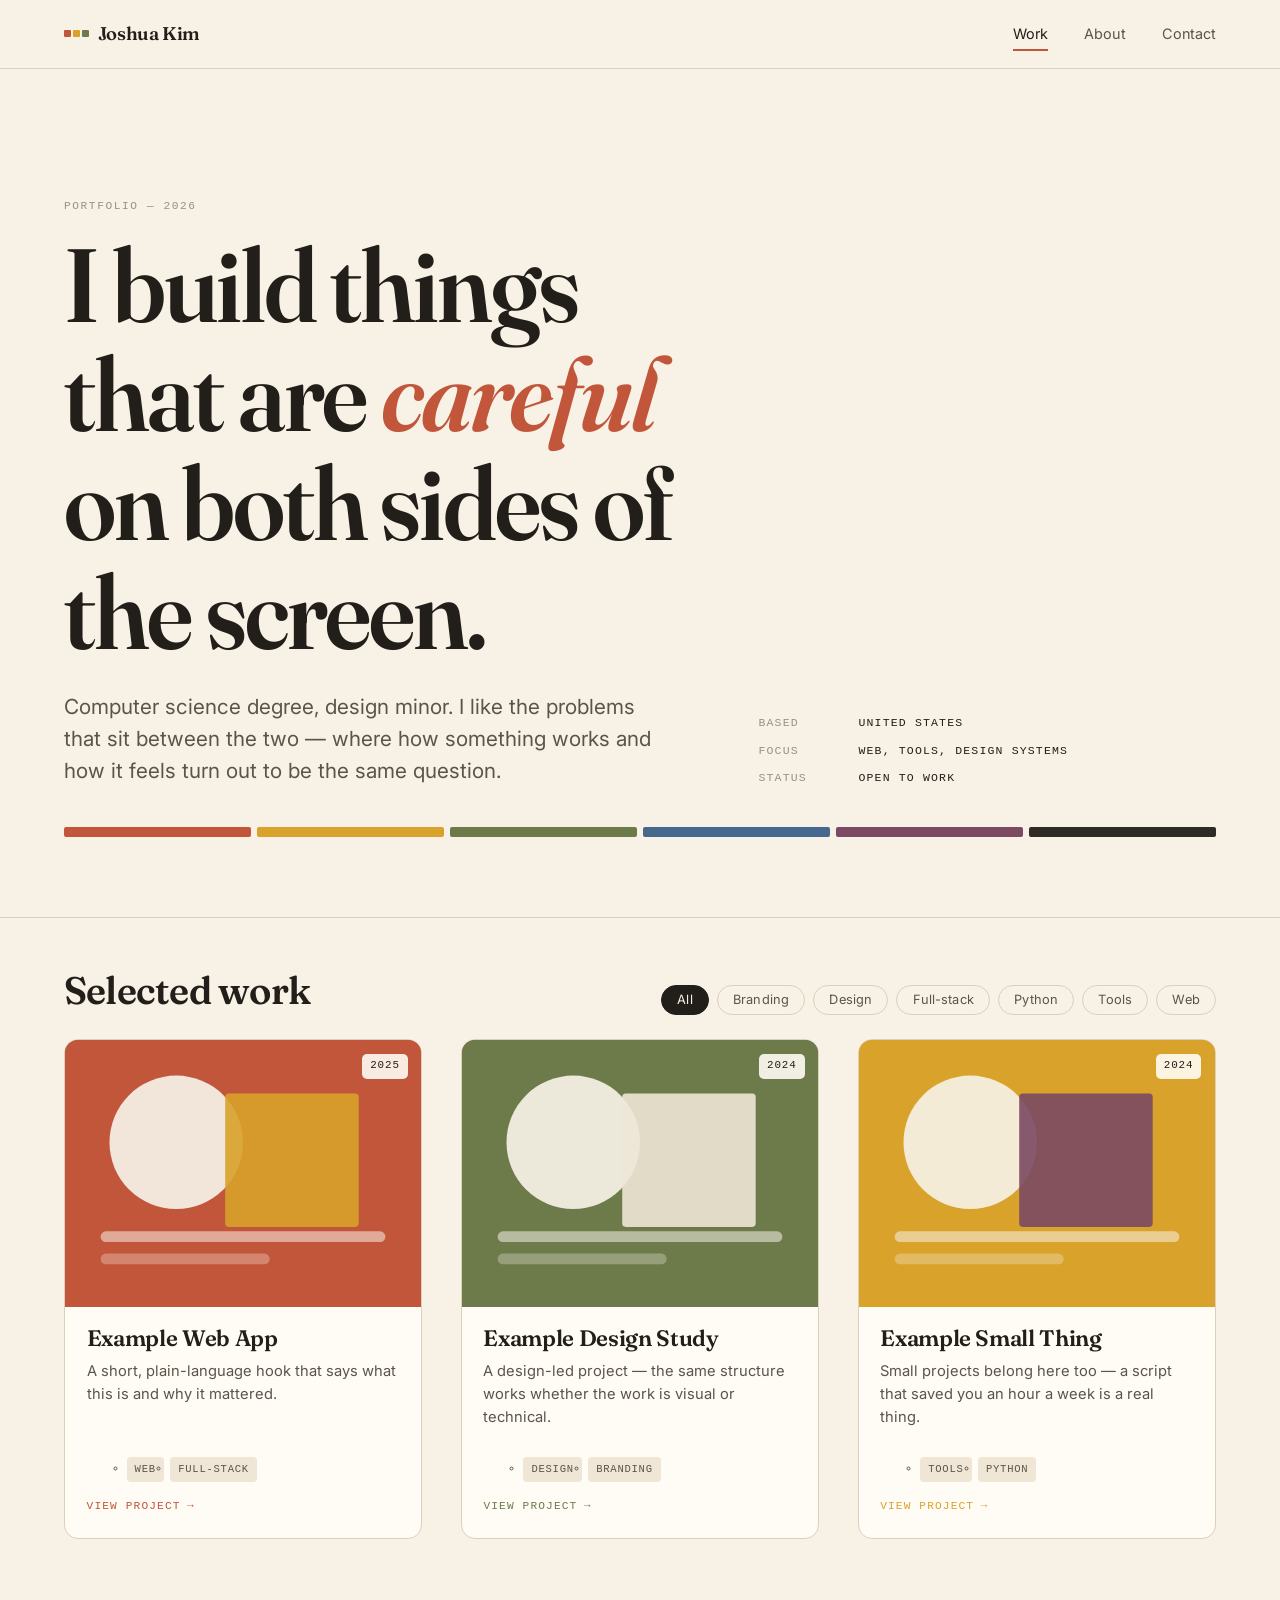
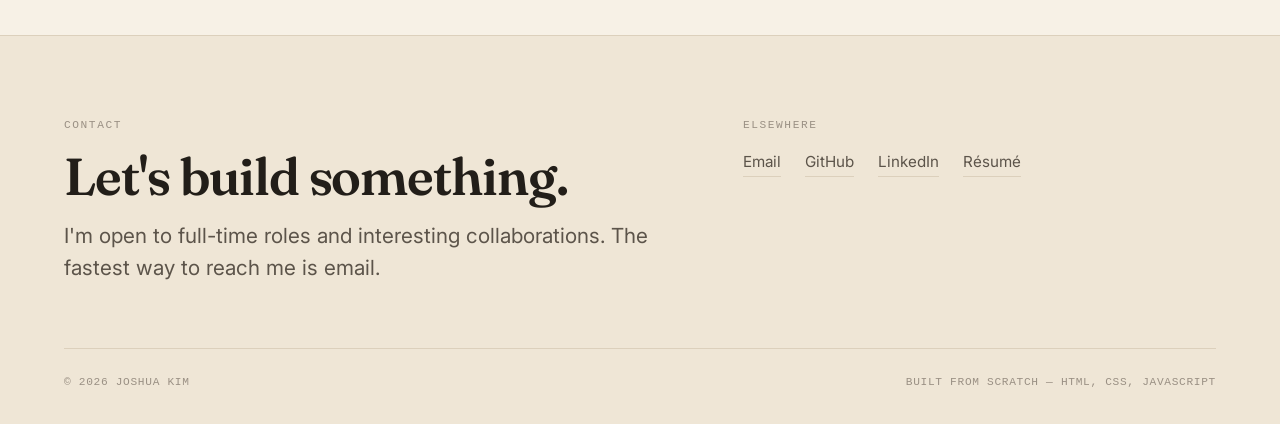
==== index.html @ 0055d379 "Initial portfolio site Static portfolio built with plain HTML, CSS, and JavaScript - no framework or" ====
<!DOCTYPE html>
<html lang="en">
<head>
  <meta charset="utf-8">
  <meta name="viewport" content="width=device-width, initial-scale=1">
  <title>Joshua Kim — Software Engineer &amp; Designer</title>
  <meta name="description" content="Joshua Kim builds software with a designer's eye. Selected work in web, tools, and visual design.">

  <!-- Social preview. Swap the URL for your real domain once deployed. -->
  <meta property="og:title" content="Joshua Kim — Software Engineer &amp; Designer">
  <meta property="og:description" content="Selected work in web, tools, and visual design.">
  <meta property="og:type" content="website">

  <link rel="icon" href="/assets/favicon.svg" type="image/svg+xml">
  <link rel="preconnect" href="https://fonts.googleapis.com">
  <link rel="preconnect" href="https://fonts.gstatic.com" crossorigin>
  <link href="https://fonts.googleapis.com/css2?family=Fraunces:ital,opsz,wght@0,9..144,400..700;1,9..144,400..700&family=Inter:wght@400;500&display=swap" rel="stylesheet">
  <link rel="stylesheet" href="/css/style.css">
</head>
<body>
  <a class="skip-link" href="#work">Skip to work</a>

  <header class="site-header">
    <div class="wrap">
      <a class="wordmark" href="/">
        <span class="blocks" aria-hidden="true"><i></i><i></i><i></i></span>
        Joshua Kim
      </a>
      <nav class="site-nav">
        <a href="/" aria-current="page">Work</a>
        <a href="/about.html">About</a>
        <a href="#contact">Contact</a>
      </nav>
    </div>
  </header>

  <main>
    <!-- ---------- Hero ---------- -->
    <section class="hero">
      <div class="wrap">
        <div class="hero-grid">
          <div>
            <p class="eyebrow">Portfolio — 2026</p>
            <h1>I build things that are <em>careful</em> on both sides of the screen.</h1>
            <p class="hero-lede">
              Computer science degree, design minor. I like the problems that
              sit between the two — where how something works and how it feels
              turn out to be the same question.
            </p>
          </div>

          <dl class="hero-meta">
            <div><dt>Based</dt><dd>United States</dd></div>
            <div><dt>Focus</dt><dd>Web, tools, design systems</dd></div>
            <div><dt>Status</dt><dd>Open to work</dd></div>
          </dl>
        </div>

        <div class="bar-stack" aria-hidden="true">
          <i></i><i></i><i></i><i></i><i></i><i></i>
        </div>
      </div>
    </section>

    <hr class="rule">

    <!-- ---------- Work grid ---------- -->
    <section id="work">
      <div class="wrap">
        <div class="work-head">
          <h2>Selected work</h2>
          <!-- Filter buttons are generated from your project tags -->
          <div class="filters" id="filters"></div>
        </div>

        <!-- Cards are generated from js/projects.js -->
        <ul class="work-grid" id="work-grid"></ul>
      </div>
    </section>
  </main>

  <!-- ---------- Footer / contact ---------- -->
  <footer class="site-footer" id="contact">
    <div class="wrap">
      <div class="footer-grid">
        <div>
          <p class="eyebrow">Contact</p>
          <h2>Let's build something.</h2>
          <p class="hero-lede">
            I'm open to full-time roles and interesting collaborations.
            The fastest way to reach me is email.
          </p>
        </div>
        <div>
          <p class="eyebrow">Elsewhere</p>
          <div class="contact-links">
            <a href="mailto:joshuasiyoonkim@gmail.com">Email</a>
            <a href="https://github.com/" target="_blank" rel="noopener noreferrer">GitHub</a>
            <a href="https://linkedin.com/" target="_blank" rel="noopener noreferrer">LinkedIn</a>
            <a href="/assets/resume.pdf">Résumé</a>
          </div>
        </div>
      </div>

      <div class="colophon">
        <span>&copy; 2026 Joshua Kim</span>
        <span>Built from scratch — HTML, CSS, JavaScript</span>
      </div>
    </div>
  </footer>

  <script src="/js/projects.js"></script>
  <script src="/js/main.js"></script>
</body>
</html>
---- css/style.css ----
/* ============================================================
   Joshua Kim — portfolio
   Warm & graphic: cream ground, color blocks, serif/sans pairing.

   Sections of this file:
     1.  Tokens (colors, type, spacing)
     2.  Base / reset
     3.  Layout helpers
     4.  Header + nav
     5.  Hero
     6.  Filters
     7.  Work grid
     8.  Project detail page
     9.  About page
     10. Footer
     11. Responsive
   ============================================================ */

/* ---------- 1. Tokens -------------------------------------- */
:root {
  /* Ground + ink */
  --paper:        #F7F1E6;
  --paper-2:      #EFE6D6;
  --card:         #FFFCF6;
  --ink:          #221E19;
  --ink-soft:     #5C544A;
  --ink-faint:    #9A9084;
  --rule:         #DCD0BC;

  /* Accent family — used for project color blocks */
  --clay:         #C2563A;
  --olive:        #6D7B4B;
  --mustard:      #D9A22B;
  --plum:         #7B4A62;
  --sky:          #46688F;
  --ink-accent:   #2E2A25;

  /* The site-wide primary accent */
  --accent:       var(--clay);
  --accent-ink:   #FFFCF6;

  /* Type */
  --display: "Fraunces", "Iowan Old Style", Georgia, serif;
  --sans: "Inter", -apple-system, BlinkMacSystemFont, "Segoe UI", Roboto, sans-serif;
  --mono: "SFMono-Regular", ui-monospace, Menlo, Consolas, monospace;

  /* Spacing */
  --gap: 1.5rem;
  --pad-page: clamp(1.25rem, 5vw, 4.5rem);
  --max: 1280px;

  /* Motion */
  --ease: cubic-bezier(0.2, 0.7, 0.3, 1);
}

@media (prefers-color-scheme: dark) {
  :root {
    --paper:      #17150F;
    --paper-2:    #201D16;
    --card:       #221E17;
    --ink:        #F2EADC;
    --ink-soft:   #B8AE9D;
    --ink-faint:  #7C7264;
    --rule:       #38322A;

    --clay:       #D96C4C;
    --olive:      #8B9A63;
    --mustard:    #E2AF43;
    --plum:       #9C6180;
    --sky:        #6389B5;
    --ink-accent: #E8E0D2;

    --accent-ink: #17150F;
  }
}

/* ---------- 2. Base ---------------------------------------- */
*, *::before, *::after { box-sizing: border-box; }

html { -webkit-text-size-adjust: 100%; scroll-behavior: smooth; }

body {
  margin: 0;
  background: var(--paper);
  color: var(--ink);
  font-family: var(--sans);
  font-size: 1rem;
  line-height: 1.65;
  -webkit-font-smoothing: antialiased;
  text-rendering: optimizeLegibility;
}

h1, h2, h3, h4 {
  font-family: var(--display);
  font-weight: 600;
  line-height: 1.05;
  letter-spacing: -0.02em;
  margin: 0;
  font-variation-settings: "SOFT" 20, "WONK" 1;
}

p { margin: 0 0 1.1em; }
p:last-child { margin-bottom: 0; }

a { color: inherit; }

img { max-width: 100%; height: auto; display: block; }

::selection { background: var(--accent); color: var(--accent-ink); }

:focus-visible {
  outline: 2px solid var(--accent);
  outline-offset: 3px;
  border-radius: 2px;
}

.skip-link {
  position: absolute;
  left: -9999px;
  top: 0;
  background: var(--ink);
  color: var(--paper);
  padding: 0.75rem 1.25rem;
  z-index: 100;
}
.skip-link:focus { left: 0; }

/* ---------- 3. Layout -------------------------------------- */
.wrap {
  width: 100%;
  max-width: var(--max);
  margin-inline: auto;
  padding-inline: var(--pad-page);
}

.rule {
  border: 0;
  border-top: 1px solid var(--rule);
  margin: 0;
}

/* Small mono label used above section headings */
.eyebrow {
  font-family: var(--mono);
  font-size: 0.7rem;
  letter-spacing: 0.14em;
  text-transform: uppercase;
  color: var(--ink-faint);
  margin: 0 0 0.9rem;
}

/* ---------- 4. Header -------------------------------------- */
.site-header {
  position: sticky;
  top: 0;
  z-index: 50;
  background: color-mix(in srgb, var(--paper) 88%, transparent);
  backdrop-filter: blur(10px);
  border-bottom: 1px solid var(--rule);
}

.site-header .wrap {
  display: flex;
  align-items: center;
  justify-content: space-between;
  gap: var(--gap);
  min-height: 68px;
}

.wordmark {
  font-family: var(--display);
  font-size: 1.15rem;
  font-weight: 600;
  letter-spacing: -0.02em;
  text-decoration: none;
  display: inline-flex;
  align-items: center;
  gap: 0.55rem;
}

/* The little stacked color squares next to the name */
.wordmark .blocks {
  display: inline-grid;
  grid-template-columns: repeat(3, 7px);
  gap: 2px;
}
.wordmark .blocks i { display: block; height: 7px; border-radius: 1px; }
.wordmark .blocks i:nth-child(1) { background: var(--clay); }
.wordmark .blocks i:nth-child(2) { background: var(--mustard); }
.wordmark .blocks i:nth-child(3) { background: var(--olive); }

.site-nav {
  display: flex;
  align-items: center;
  gap: clamp(1rem, 3vw, 2.25rem);
  font-size: 0.9rem;
}

.site-nav a {
  text-decoration: none;
  color: var(--ink-soft);
  padding-block: 0.4rem;
  position: relative;
  transition: color 0.2s var(--ease);
}
.site-nav a::after {
  content: "";
  position: absolute;
  left: 0; right: 0; bottom: 0.1rem;
  height: 1.5px;
  background: var(--accent);
  transform: scaleX(0);
  transform-origin: left;
  transition: transform 0.28s var(--ease);
}
.site-nav a:hover { color: var(--ink); }
.site-nav a:hover::after,
.site-nav a[aria-current="page"]::after { transform: scaleX(1); }
.site-nav a[aria-current="page"] { color: var(--ink); }

/* ---------- 5. Hero ---------------------------------------- */
.hero {
  padding-block: clamp(3.5rem, 11vw, 8rem) clamp(2.5rem, 7vw, 5rem);
}

.hero-grid {
  display: grid;
  grid-template-columns: minmax(0, 1.35fr) minmax(0, 1fr);
  gap: clamp(2rem, 6vw, 5rem);
  align-items: end;
}

.hero h1 {
  font-size: clamp(2.75rem, 9vw, 6.5rem);
  margin-bottom: 1.5rem;
}

/* The accent word inside the headline */
.hero h1 em {
  font-style: italic;
  color: var(--accent);
}

.hero-lede {
  font-size: clamp(1.05rem, 1.9vw, 1.3rem);
  color: var(--ink-soft);
  max-width: 46ch;
  line-height: 1.55;
}

.hero-meta {
  font-family: var(--mono);
  font-size: 0.72rem;
  letter-spacing: 0.1em;
  text-transform: uppercase;
  color: var(--ink-faint);
  display: grid;
  gap: 0.55rem;
  margin: 0;
}
.hero-meta > div { display: flex; gap: 0.75rem; }
.hero-meta dt { color: var(--ink-faint); min-width: 5.5rem; margin: 0; }
.hero-meta dd { color: var(--ink); margin: 0; }

/* Decorative stack of color bars */
.bar-stack {
  display: grid;
  grid-template-columns: repeat(6, 1fr);
  gap: 6px;
  height: 10px;
  margin-top: 2.5rem;
}
.bar-stack i { display: block; border-radius: 2px; }
.bar-stack i:nth-child(1) { background: var(--clay); }
.bar-stack i:nth-child(2) { background: var(--mustard); }
.bar-stack i:nth-child(3) { background: var(--olive); }
.bar-stack i:nth-child(4) { background: var(--sky); }
.bar-stack i:nth-child(5) { background: var(--plum); }
.bar-stack i:nth-child(6) { background: var(--ink-accent); }

/* ---------- 6. Filters ------------------------------------- */
.work-head {
  display: flex;
  flex-wrap: wrap;
  align-items: baseline;
  justify-content: space-between;
  gap: 1.25rem;
  padding-block: clamp(2rem, 5vw, 3.25rem) 1.5rem;
}

.work-head h2 {
  font-size: clamp(1.6rem, 3.5vw, 2.4rem);
}

.filters {
  display: flex;
  flex-wrap: wrap;
  gap: 0.5rem;
}

.filter {
  font-family: var(--sans);
  font-size: 0.8rem;
  letter-spacing: 0.01em;
  color: var(--ink-soft);
  background: transparent;
  border: 1px solid var(--rule);
  border-radius: 999px;
  padding: 0.42rem 0.95rem;
  cursor: pointer;
  transition: color 0.2s var(--ease), background 0.2s var(--ease),
              border-color 0.2s var(--ease);
}
.filter:hover {
  border-color: var(--ink-faint);
  color: var(--ink);
}
.filter[aria-pressed="true"] {
  background: var(--ink);
  border-color: var(--ink);
  color: var(--paper);
}

/* ---------- 7. Work grid ----------------------------------- */
.work-grid {
  display: grid;
  grid-template-columns: repeat(auto-fill, minmax(min(100%, 330px), 1fr));
  gap: clamp(1.5rem, 3vw, 2.5rem);
  padding: 0 0 clamp(3rem, 8vw, 6rem);
  list-style: none;
  margin: 0;
}

.card {
  position: relative;
  display: flex;
  flex-direction: column;
  background: var(--card);
  border: 1px solid var(--rule);
  border-radius: 14px;
  overflow: hidden;
  transition: transform 0.35s var(--ease), box-shadow 0.35s var(--ease),
              border-color 0.35s var(--ease);
}

.card:hover {
  transform: translateY(-5px);
  border-color: color-mix(in srgb, var(--card-accent, var(--clay)) 45%, var(--rule));
  box-shadow: 0 14px 34px -18px color-mix(in srgb, var(--ink) 55%, transparent);
}

/* The whole card is clickable via a stretched link on the title */
.card-link::after {
  content: "";
  position: absolute;
  inset: 0;
  z-index: 1;
}

.card-media {
  position: relative;
  aspect-ratio: 4 / 3;
  background: var(--card-accent, var(--clay));
  overflow: hidden;
}
.card-media img {
  width: 100%;
  height: 100%;
  object-fit: cover;
  transition: transform 0.5s var(--ease);
}
.card:hover .card-media img { transform: scale(1.035); }

.card-year {
  position: absolute;
  top: 0.85rem;
  right: 0.85rem;
  font-family: var(--mono);
  font-size: 0.68rem;
  letter-spacing: 0.08em;
  background: color-mix(in srgb, var(--card) 90%, transparent);
  color: var(--ink);
  padding: 0.22rem 0.5rem;
  border-radius: 5px;
  backdrop-filter: blur(4px);
}

.card-body {
  padding: 1.25rem 1.35rem 1.45rem;
  display: flex;
  flex-direction: column;
  gap: 0.6rem;
  flex: 1;
}

.card-body h3 {
  font-size: 1.4rem;
  letter-spacing: -0.015em;
}
.card-body h3 a { text-decoration: none; }

.card-summary {
  color: var(--ink-soft);
  font-size: 0.92rem;
  line-height: 1.55;
  flex: 1;
}

.tag-row {
  display: flex;
  flex-wrap: wrap;
  gap: 0.4rem;
  margin-top: 0.15rem;
}

.tag {
  font-family: var(--mono);
  font-size: 0.66rem;
  letter-spacing: 0.07em;
  text-transform: uppercase;
  color: var(--ink-soft);
  background: var(--paper-2);
  border-radius: 4px;
  padding: 0.22rem 0.5rem;
}

.card-cta {
  font-family: var(--mono);
  font-size: 0.7rem;
  letter-spacing: 0.1em;
  text-transform: uppercase;
  color: var(--card-accent, var(--clay));
  display: inline-flex;
  align-items: center;
  gap: 0.4rem;
  margin-top: 0.35rem;
}
.card-cta span { transition: transform 0.3s var(--ease); }
.card:hover .card-cta span { transform: translateX(4px); }

/* Shown when a filter matches nothing */
.empty {
  grid-column: 1 / -1;
  text-align: center;
  padding: 4rem 1rem;
  color: var(--ink-faint);
  font-family: var(--mono);
  font-size: 0.85rem;
  letter-spacing: 0.06em;
}

/* ---------- 8. Project detail ------------------------------ */
.back-link {
  display: inline-flex;
  align-items: center;
  gap: 0.5rem;
  font-family: var(--mono);
  font-size: 0.72rem;
  letter-spacing: 0.1em;
  text-transform: uppercase;
  color: var(--ink-soft);
  text-decoration: none;
  padding-block: clamp(1.75rem, 4vw, 3rem) 0;
  transition: color 0.2s var(--ease);
}
.back-link:hover { color: var(--accent); }
.back-link span { transition: transform 0.25s var(--ease); }
.back-link:hover span { transform: translateX(-3px); }

.project-head {
  padding-block: clamp(1.5rem, 4vw, 2.75rem) clamp(2rem, 5vw, 3.25rem);
}

.project-head h1 {
  font-size: clamp(2.25rem, 7vw, 4.75rem);
  margin-bottom: 1.1rem;
}

.project-overview {
  font-size: clamp(1.05rem, 1.8vw, 1.25rem);
  color: var(--ink-soft);
  max-width: 60ch;
  line-height: 1.6;
}

.project-hero {
  aspect-ratio: 16 / 9;
  border-radius: 16px;
  overflow: hidden;
  background: var(--project-accent, var(--clay));
  border: 1px solid var(--rule);
}
.project-hero img { width: 100%; height: 100%; object-fit: cover; }

.project-layout {
  display: grid;
  grid-template-columns: minmax(0, 1fr) 250px;
  gap: clamp(2.5rem, 6vw, 5rem);
  align-items: start;
  padding-block: clamp(2.5rem, 6vw, 4.5rem) clamp(3rem, 8vw, 6rem);
}

.project-section { margin-bottom: clamp(2.5rem, 5vw, 3.75rem); }
.project-section:last-child { margin-bottom: 0; }

.project-section h2 {
  font-size: clamp(1.4rem, 2.8vw, 2rem);
  margin-bottom: 0.9rem;
}

.project-section p {
  color: var(--ink-soft);
  max-width: 68ch;
  font-size: 1.02rem;
}

.project-section figure { margin: 1.75rem 0 0; }
.project-section figure img {
  width: 100%;
  border-radius: 12px;
  border: 1px solid var(--rule);
  background: var(--paper-2);
}
.project-section figcaption {
  font-family: var(--mono);
  font-size: 0.72rem;
  letter-spacing: 0.04em;
  color: var(--ink-faint);
  margin-top: 0.7rem;
}

/* Sidebar */
.project-aside {
  position: sticky;
  top: 92px;
  display: grid;
  gap: 1.75rem;
  font-size: 0.9rem;
}

.aside-block h3 {
  font-family: var(--mono);
  font-size: 0.68rem;
  font-weight: 500;
  letter-spacing: 0.14em;
  text-transform: uppercase;
  color: var(--ink-faint);
  margin-bottom: 0.6rem;
}

.aside-block p { color: var(--ink); font-size: 0.95rem; }

.stack-list {
  list-style: none;
  margin: 0;
  padding: 0;
  display: flex;
  flex-wrap: wrap;
  gap: 0.4rem;
}

.btn-row { display: grid; gap: 0.6rem; }

.btn {
  display: inline-flex;
  align-items: center;
  justify-content: space-between;
  gap: 0.75rem;
  padding: 0.7rem 1rem;
  border-radius: 8px;
  border: 1px solid var(--ink);
  background: var(--ink);
  color: var(--paper);
  text-decoration: none;
  font-size: 0.88rem;
  transition: color 0.22s var(--ease), background 0.22s var(--ease),
              border-color 0.22s var(--ease);
}
.btn:hover { background: var(--accent); border-color: var(--accent); color: var(--accent-ink); }

.btn.secondary {
  background: transparent;
  color: var(--ink);
  border-color: var(--rule);
}
.btn.secondary:hover {
  background: transparent;
  border-color: var(--accent);
  color: var(--accent);
}

/* Prev / next project navigation */
.project-nav {
  display: grid;
  grid-template-columns: 1fr 1fr;
  gap: 1px;
  background: var(--rule);
  border-block: 1px solid var(--rule);
}
.project-nav a {
  background: var(--paper);
  padding: clamp(1.5rem, 4vw, 2.5rem) var(--pad-page);
  text-decoration: none;
  transition: background 0.25s var(--ease);
}
.project-nav a:hover { background: var(--paper-2); }
.project-nav .dir {
  font-family: var(--mono);
  font-size: 0.68rem;
  letter-spacing: 0.12em;
  text-transform: uppercase;
  color: var(--ink-faint);
  display: block;
  margin-bottom: 0.4rem;
}
.project-nav .name {
  font-family: var(--display);
  font-size: clamp(1.1rem, 2.2vw, 1.5rem);
  font-weight: 600;
}
.project-nav a.next { text-align: right; }
.project-nav a.is-empty { pointer-events: none; opacity: 0.35; }

/* ---------- 9. About --------------------------------------- */
.about-layout {
  display: grid;
  grid-template-columns: minmax(0, 1.4fr) minmax(0, 1fr);
  gap: clamp(2.5rem, 7vw, 5.5rem);
  padding-block: clamp(2.5rem, 6vw, 4.5rem) clamp(3rem, 8vw, 6rem);
  align-items: start;
}

.about-body p {
  font-size: 1.06rem;
  color: var(--ink-soft);
  max-width: 62ch;
}
.about-body p:first-of-type {
  font-size: clamp(1.15rem, 2.2vw, 1.45rem);
  color: var(--ink);
  line-height: 1.5;
  font-family: var(--display);
  font-weight: 400;
}

.portrait {
  border-radius: 14px;
  overflow: hidden;
  border: 1px solid var(--rule);
  background: var(--paper-2);
  aspect-ratio: 4 / 5;
}
.portrait img { width: 100%; height: 100%; object-fit: cover; }

.skill-grid {
  display: grid;
  grid-template-columns: repeat(auto-fit, minmax(180px, 1fr));
  gap: 2rem 2.5rem;
  padding-block: clamp(2rem, 5vw, 3rem);
  border-top: 1px solid var(--rule);
}
.skill-grid ul {
  list-style: none;
  margin: 0;
  padding: 0;
  display: grid;
  gap: 0.35rem;
  color: var(--ink-soft);
  font-size: 0.93rem;
}

/* ---------- 10. Footer ------------------------------------- */
.site-footer {
  border-top: 1px solid var(--rule);
  background: var(--paper-2);
  padding-block: clamp(3rem, 7vw, 5rem) 2rem;
}

.footer-grid {
  display: grid;
  grid-template-columns: minmax(0, 1.3fr) minmax(0, 1fr);
  gap: clamp(2rem, 5vw, 4rem);
  align-items: start;
}

.footer-grid h2 {
  font-size: clamp(1.9rem, 5vw, 3.25rem);
  margin-bottom: 1rem;
}

.contact-links {
  display: flex;
  flex-wrap: wrap;
  gap: 1.5rem;
  font-size: 0.95rem;
}
.contact-links a {
  color: var(--ink-soft);
  text-decoration: none;
  border-bottom: 1px solid var(--rule);
  padding-bottom: 2px;
  transition: color 0.2s var(--ease), border-color 0.2s var(--ease);
}
.contact-links a:hover { color: var(--accent); border-color: var(--accent); }

.colophon {
  margin-top: clamp(2.5rem, 6vw, 4rem);
  padding-top: 1.5rem;
  border-top: 1px solid var(--rule);
  display: flex;
  flex-wrap: wrap;
  justify-content: space-between;
  gap: 1rem;
  font-family: var(--mono);
  font-size: 0.7rem;
  letter-spacing: 0.06em;
  color: var(--ink-faint);
  text-transform: uppercase;
}

/* ---------- 11. Responsive --------------------------------- */
@media (max-width: 900px) {
  .hero-grid,
  .project-layout,
  .about-layout,
  .footer-grid {
    grid-template-columns: minmax(0, 1fr);
  }
  .project-aside {
    position: static;
    grid-template-columns: repeat(auto-fit, minmax(160px, 1fr));
    padding-top: 2rem;
    border-top: 1px solid var(--rule);
  }
  .about-layout .portrait { max-width: 320px; }
}

@media (max-width: 600px) {
  .site-nav { gap: 1.1rem; font-size: 0.85rem; }
  .work-head { flex-direction: column; align-items: flex-start; }
  .project-nav { grid-template-columns: 1fr; }
  .project-nav a.next { text-align: left; }
}

@media (prefers-reduced-motion: reduce) {
  *, *::before, *::after {
    animation-duration: 0.01ms !important;
    transition-duration: 0.01ms !important;
    scroll-behavior: auto !important;
  }
  .card:hover { transform: none; }
}
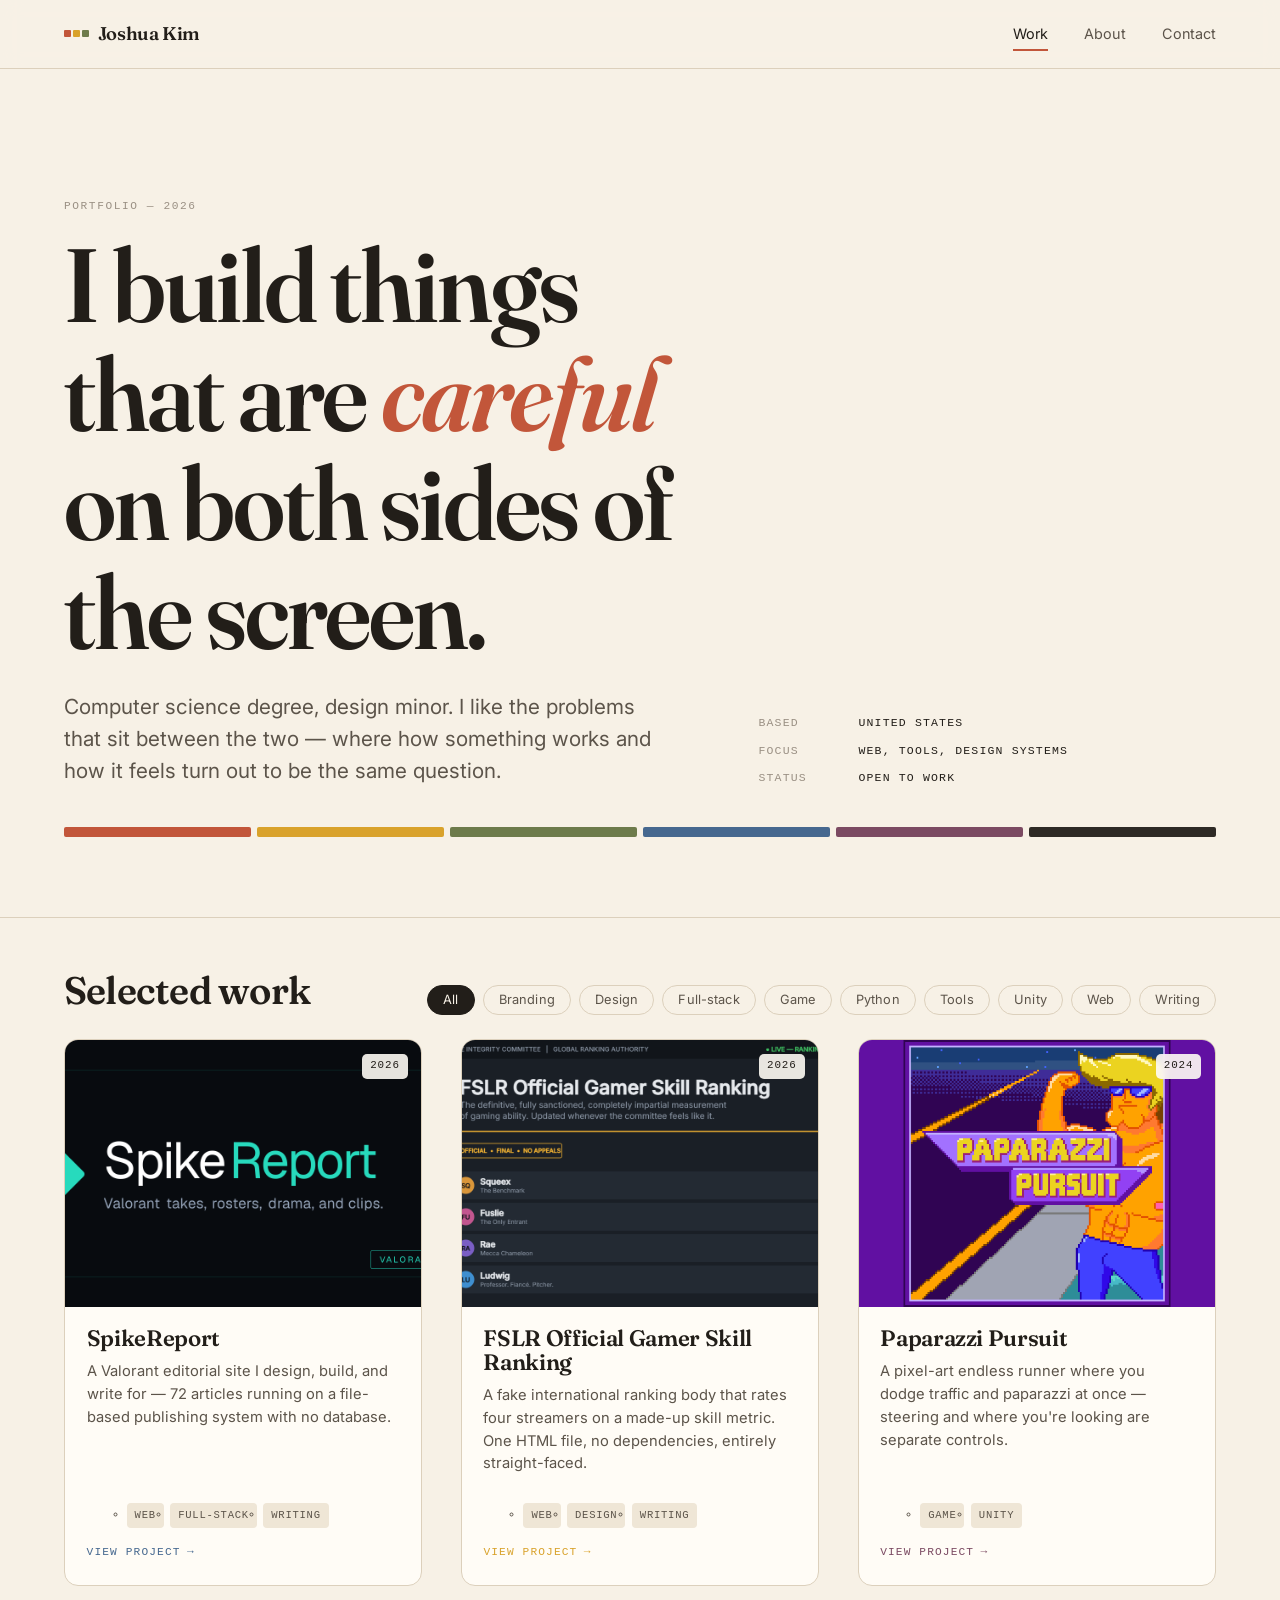
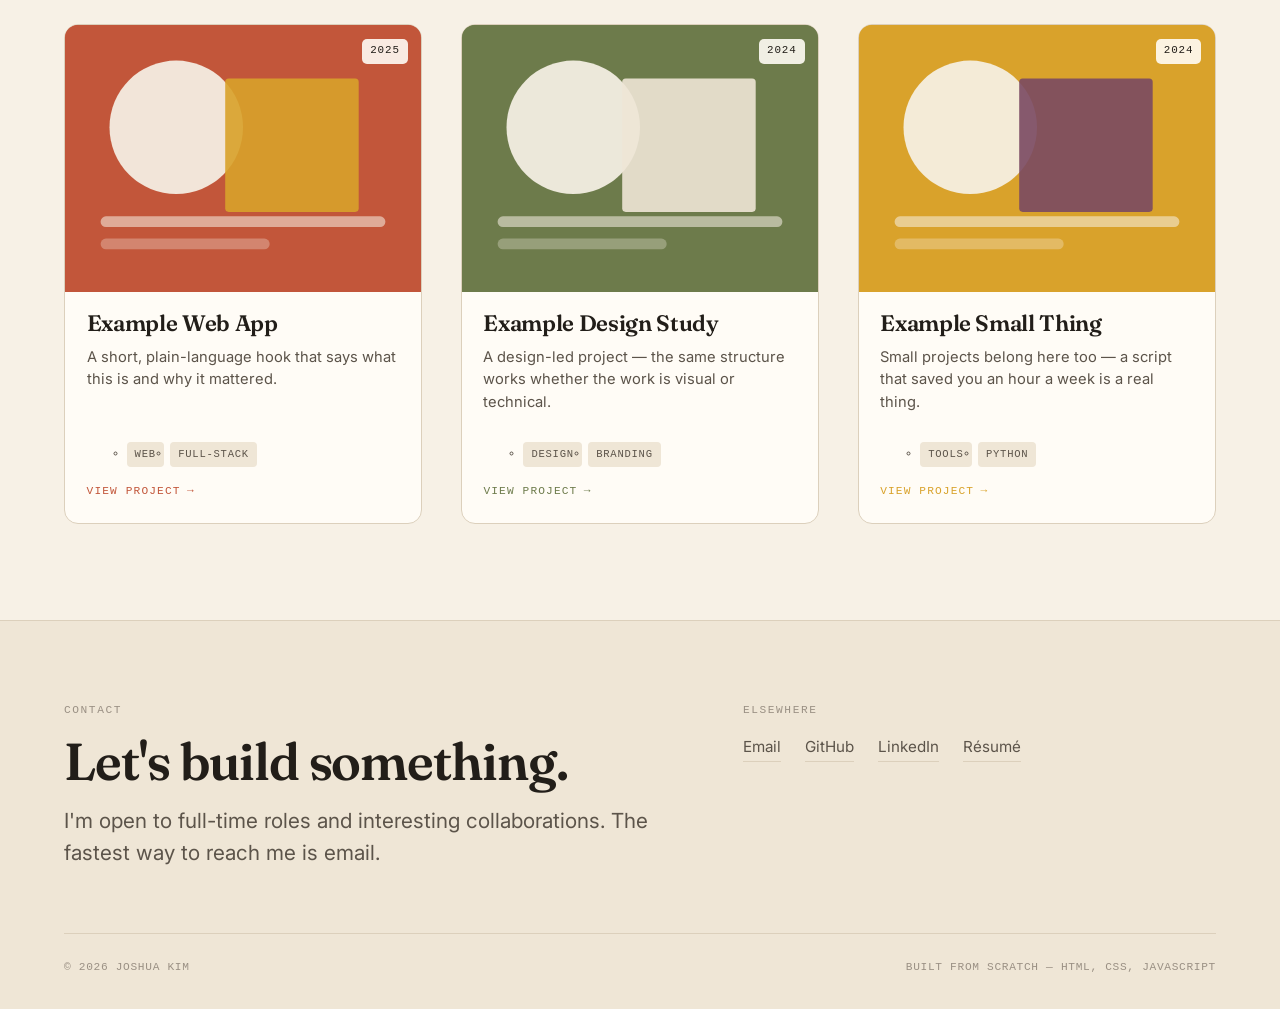
==== commit aa1ea947: "Point GitHub links at the real profile; drop .html from nav links GitHub links went to github.com's " ====
--- a/index.html
+++ b/index.html
@@ -6,10 +6,19 @@
   <title>Joshua Kim — Software Engineer &amp; Designer</title>
   <meta name="description" content="Joshua Kim builds software with a designer's eye. Selected work in web, tools, and visual design.">
 
-  <!-- Social preview. Swap the URL for your real domain once deployed. -->
+  <link rel="canonical" href="https://joshuasiyoonkim.vercel.app/">
+
+  <!-- Social preview — how the link looks pasted into iMessage,
+       Slack, LinkedIn, etc. If you move to a custom domain later,
+       update the URLs here and in about.html / js/project.js. -->
   <meta property="og:title" content="Joshua Kim — Software Engineer &amp; Designer">
   <meta property="og:description" content="Selected work in web, tools, and visual design.">
   <meta property="og:type" content="website">
+  <meta property="og:url" content="https://joshuasiyoonkim.vercel.app/">
+  <meta property="og:image" content="https://joshuasiyoonkim.vercel.app/assets/og.png">
+  <meta property="og:image:width" content="1200">
+  <meta property="og:image:height" content="630">
+  <meta name="twitter:card" content="summary_large_image">
 
   <link rel="icon" href="/assets/favicon.svg" type="image/svg+xml">
   <link rel="preconnect" href="https://fonts.googleapis.com">
@@ -28,7 +37,7 @@
       </a>
       <nav class="site-nav">
         <a href="/" aria-current="page">Work</a>
-        <a href="/about.html">About</a>
+        <a href="/about">About</a>
         <a href="#contact">Contact</a>
       </nav>
     </div>
@@ -95,7 +104,7 @@
           <p class="eyebrow">Elsewhere</p>
           <div class="contact-links">
             <a href="mailto:joshuasiyoonkim@gmail.com">Email</a>
-            <a href="https://github.com/" target="_blank" rel="noopener noreferrer">GitHub</a>
+            <a href="https://github.com/joshuasiyoonkim" target="_blank" rel="noopener noreferrer">GitHub</a>
             <a href="https://linkedin.com/" target="_blank" rel="noopener noreferrer">LinkedIn</a>
             <a href="/assets/resume.pdf">Résumé</a>
           </div>
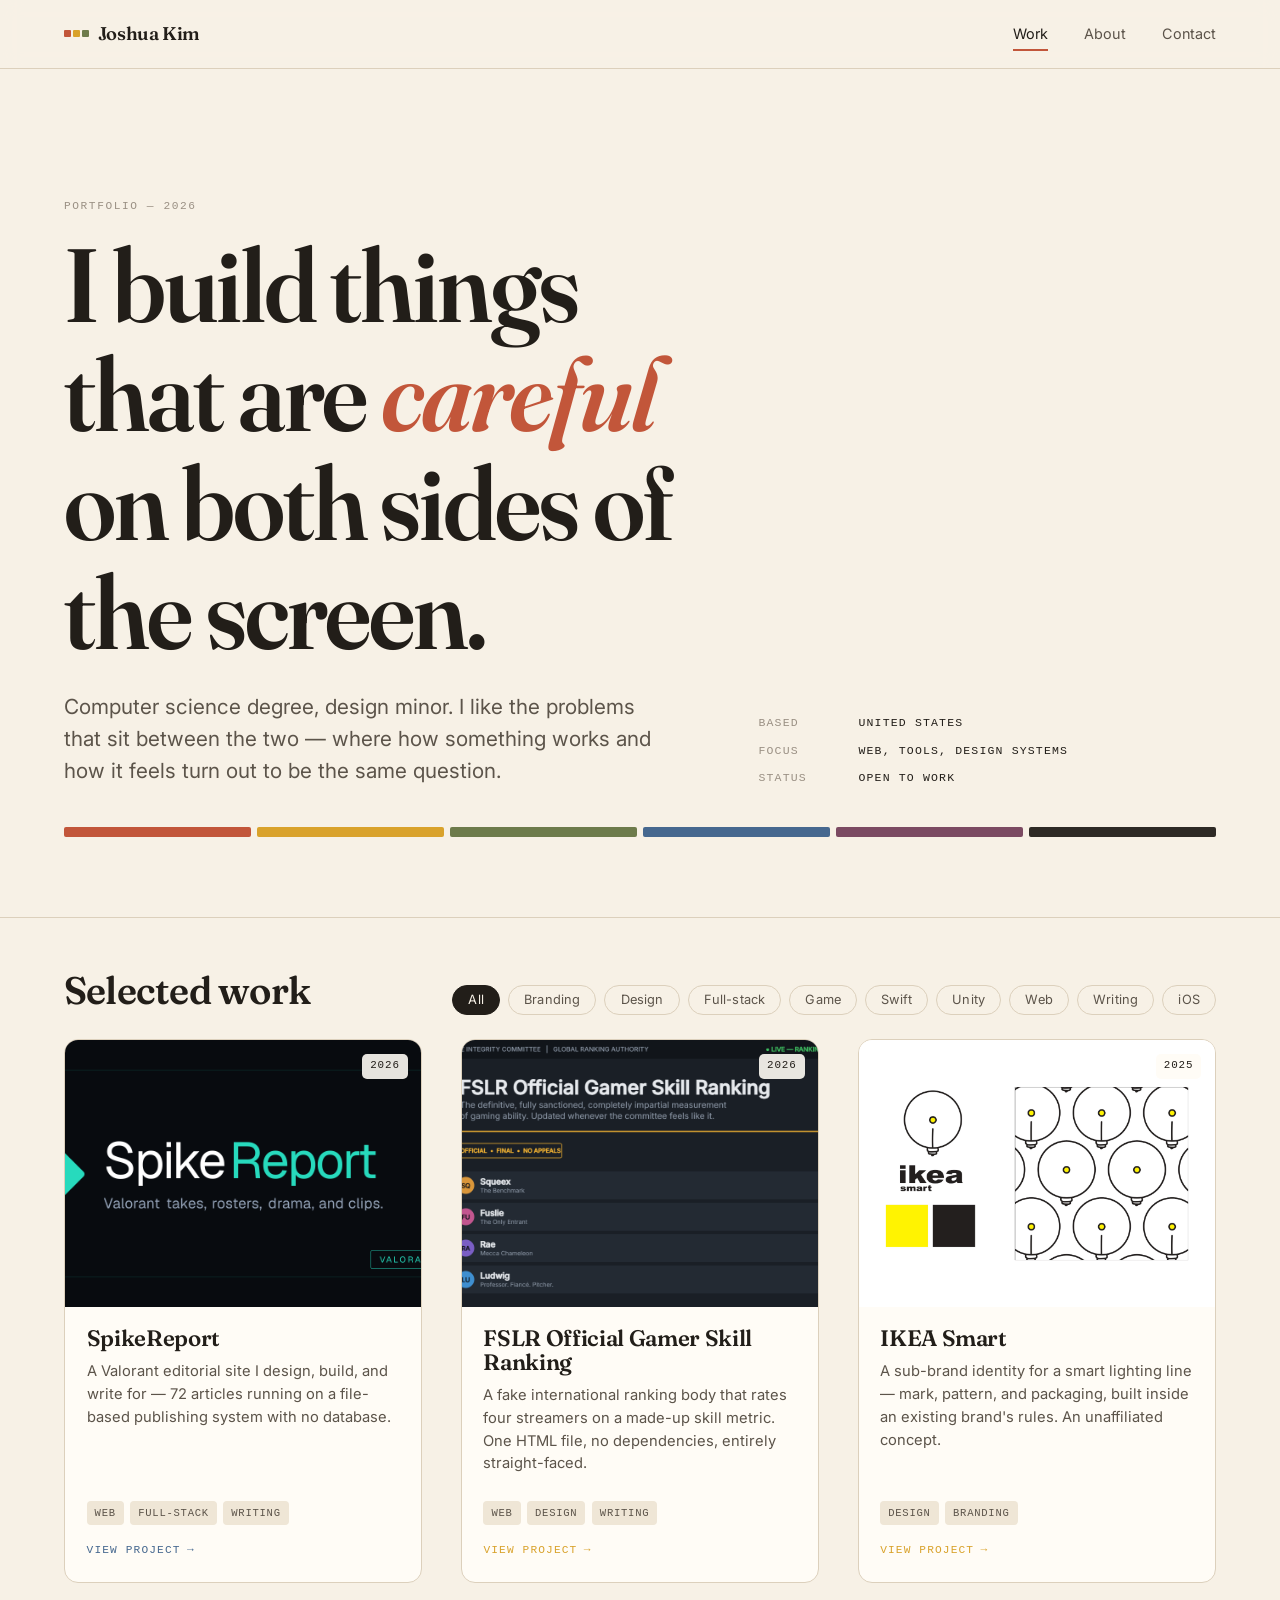
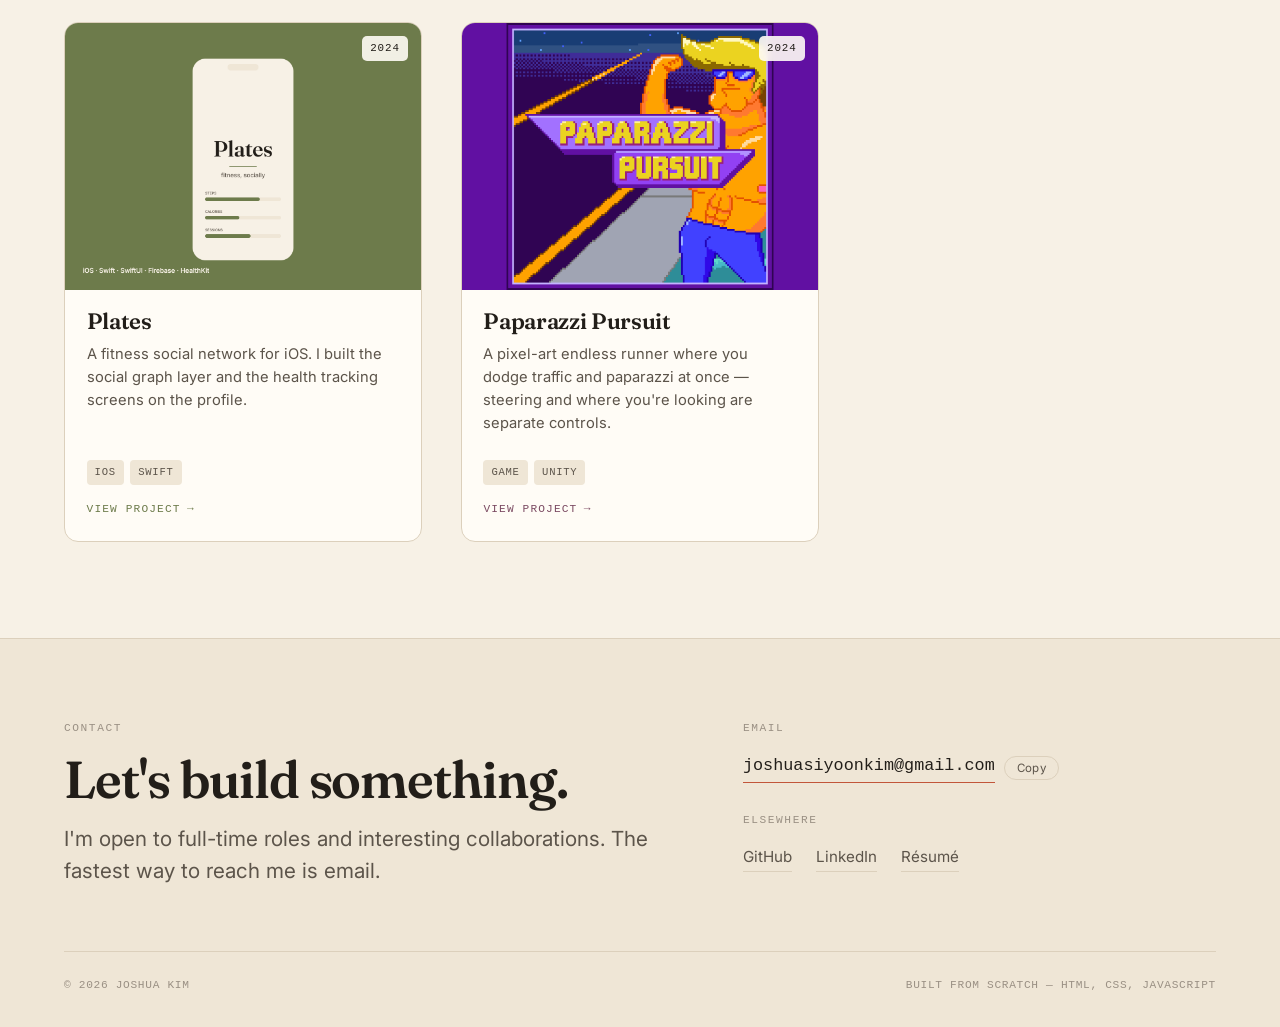
==== commit 9eef3e3a: "Show the email address instead of hiding it behind a link The footer linked the word "Email" via mai" ====
--- a/index.html
+++ b/index.html
@@ -101,11 +101,18 @@
           </p>
         </div>
         <div>
+          <p class="eyebrow">Email</p>
+          <!-- The address is shown in full on purpose: mailto: does nothing
+               for anyone without a mail client set up, and a link labelled
+               "Email" gives them no way to find the address at all. -->
+          <p class="email-row">
+            <a class="email-link" href="mailto:joshuasiyoonkim@gmail.com">joshuasiyoonkim@gmail.com</a>
+          </p>
+
           <p class="eyebrow">Elsewhere</p>
           <div class="contact-links">
-            <a href="mailto:joshuasiyoonkim@gmail.com">Email</a>
             <a href="https://github.com/joshuasiyoonkim" target="_blank" rel="noopener noreferrer">GitHub</a>
-            <a href="https://linkedin.com/" target="_blank" rel="noopener noreferrer">LinkedIn</a>
+            <a href="https://www.linkedin.com/in/joshua-kim-383a74242/" target="_blank" rel="noopener noreferrer">LinkedIn</a>
             <a href="/assets/resume.pdf">Résumé</a>
           </div>
         </div>
@@ -120,5 +127,6 @@
 
   <script src="/js/projects.js"></script>
   <script src="/js/main.js"></script>
+  <script src="/js/contact.js"></script>
 </body>
 </html>
--- a/css/style.css
+++ b/css/style.css
@@ -406,11 +406,15 @@
   flex: 1;
 }
 
+/* This is a <ul>, so the UA default list padding and markers have to go —
+   without the reset the tags sit 40px right of the title and summary. */
 .tag-row {
+  list-style: none;
+  margin: 0;
+  padding: 0;
   display: flex;
   flex-wrap: wrap;
   gap: 0.4rem;
-  margin-top: 0.15rem;
 }
 
 .tag {
@@ -652,6 +656,60 @@
 }
 .portrait img { width: 100%; height: 100%; object-fit: cover; }
 
+/* Experience list */
+.experience {
+  padding-block: clamp(2rem, 5vw, 3rem);
+  border-top: 1px solid var(--rule);
+}
+
+.exp-list {
+  list-style: none;
+  margin: 0;
+  padding: 0;
+  display: grid;
+  gap: 0;
+}
+
+.exp-list li {
+  display: grid;
+  grid-template-columns: minmax(0, 1fr) auto;
+  gap: 0.15rem 1.5rem;
+  padding-block: 1.05rem;
+  border-bottom: 1px solid var(--rule);
+  align-items: baseline;
+}
+.exp-list li:last-child { border-bottom: 0; }
+
+.exp-role {
+  font-family: var(--display);
+  font-size: 1.12rem;
+  font-weight: 600;
+  letter-spacing: -0.01em;
+  grid-column: 1;
+}
+
+.exp-org {
+  color: var(--ink-soft);
+  font-size: 0.92rem;
+  grid-column: 1;
+}
+
+.exp-when {
+  grid-column: 2;
+  grid-row: 1 / span 2;
+  font-family: var(--mono);
+  font-size: 0.72rem;
+  letter-spacing: 0.06em;
+  text-transform: uppercase;
+  color: var(--ink-faint);
+  white-space: nowrap;
+}
+
+@media (max-width: 560px) {
+  .exp-list li { grid-template-columns: minmax(0, 1fr); }
+  .exp-when { grid-column: 1; grid-row: auto; margin-top: 0.35rem; }
+}
+
 .skill-grid {
   display: grid;
   grid-template-columns: repeat(auto-fit, minmax(180px, 1fr));
@@ -686,6 +744,52 @@
 .footer-grid h2 {
   font-size: clamp(1.9rem, 5vw, 3.25rem);
   margin-bottom: 1rem;
+}
+
+/* Email — shown in full, with an optional copy button added by
+   js/contact.js. Works without JavaScript; the button just won't appear. */
+.email-row {
+  display: flex;
+  align-items: center;
+  flex-wrap: wrap;
+  gap: 0.6rem;
+  margin: 0 0 1.75rem;
+}
+
+.email-link {
+  font-family: var(--mono);
+  font-size: clamp(0.9rem, 1.6vw, 1.05rem);
+  color: var(--ink);
+  text-decoration: none;
+  border-bottom: 1px solid var(--accent);
+  padding-bottom: 2px;
+  word-break: break-all;
+  transition: color 0.2s var(--ease);
+}
+.email-link:hover { color: var(--accent); }
+
+.copy-btn {
+  font-family: var(--sans);
+  font-size: 0.72rem;
+  letter-spacing: 0.04em;
+  color: var(--ink-soft);
+  background: transparent;
+  border: 1px solid var(--rule);
+  border-radius: 999px;
+  padding: 0.25rem 0.7rem;
+  cursor: pointer;
+  white-space: nowrap;
+  transition: color 0.2s var(--ease), border-color 0.2s var(--ease),
+              background 0.2s var(--ease);
+}
+.copy-btn:hover {
+  color: var(--ink);
+  border-color: var(--ink-faint);
+}
+.copy-btn.is-copied {
+  background: var(--accent);
+  border-color: var(--accent);
+  color: var(--accent-ink);
 }
 
 .contact-links {
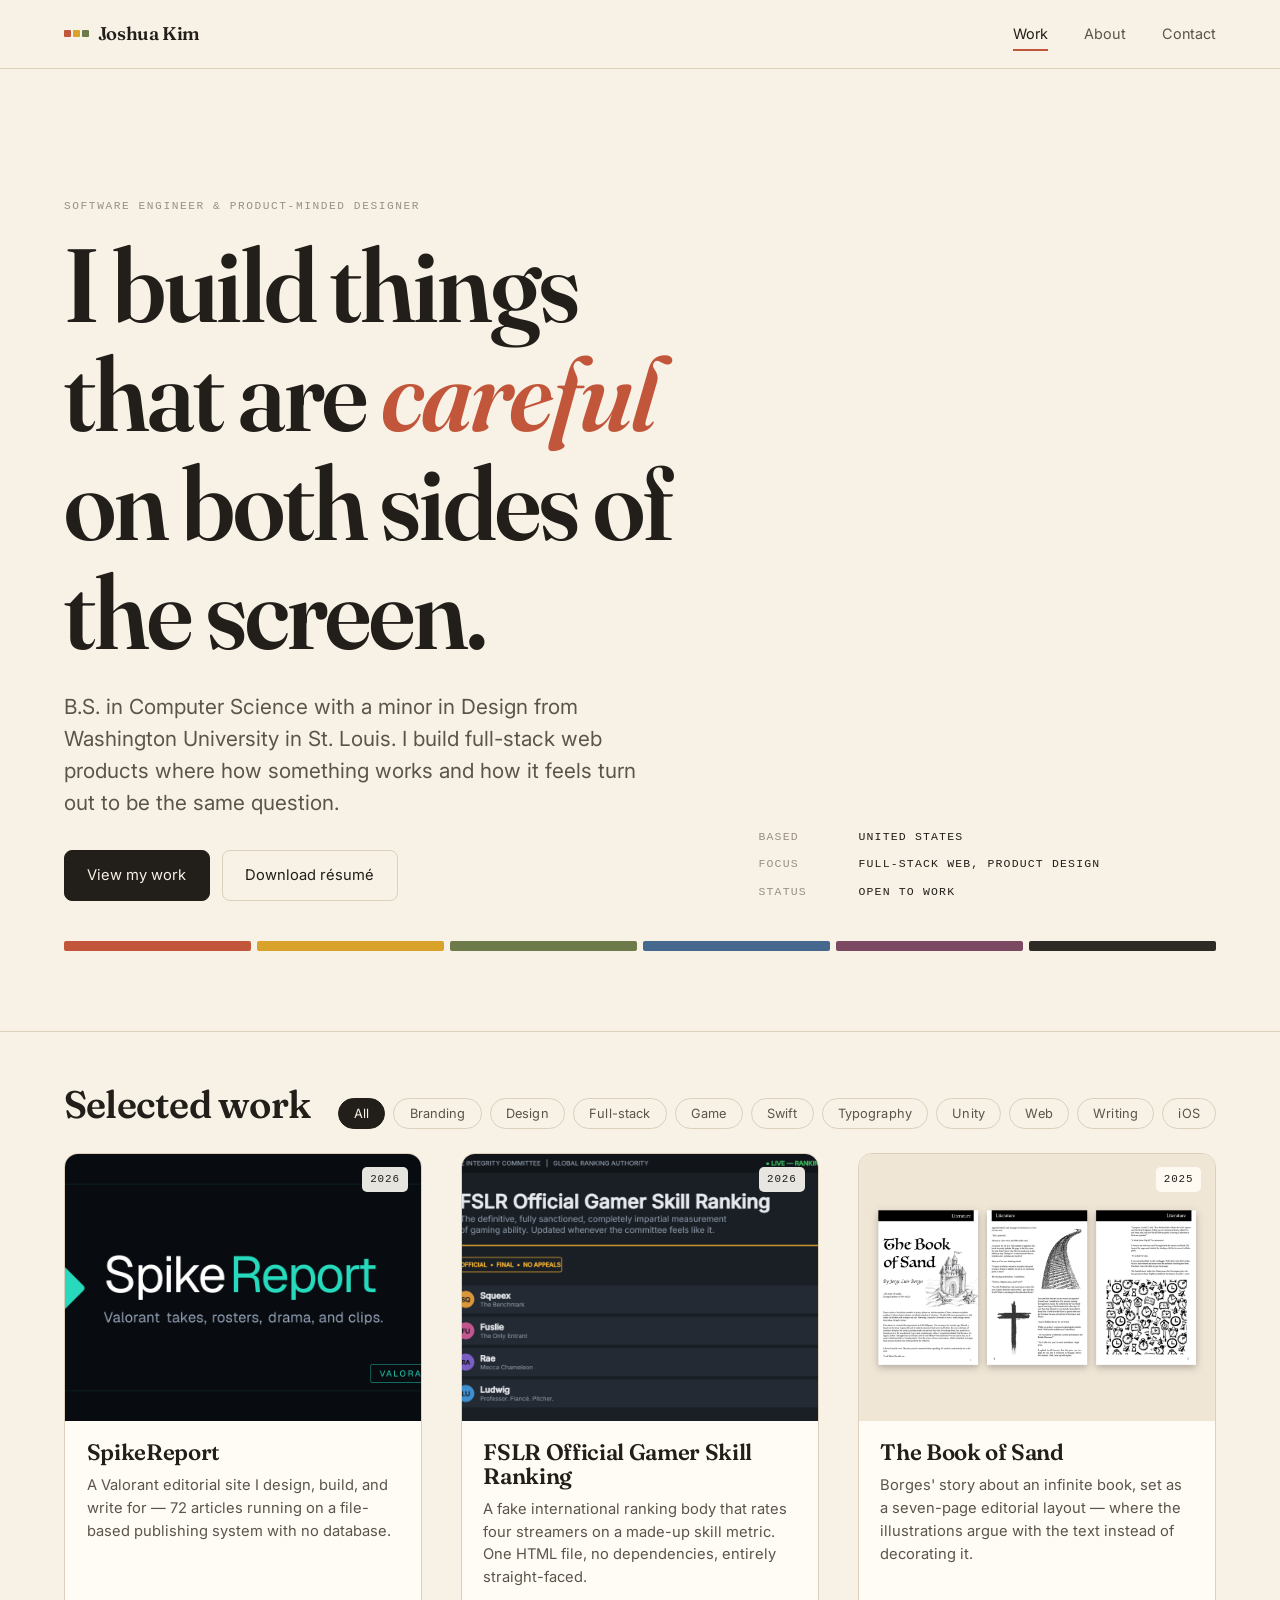
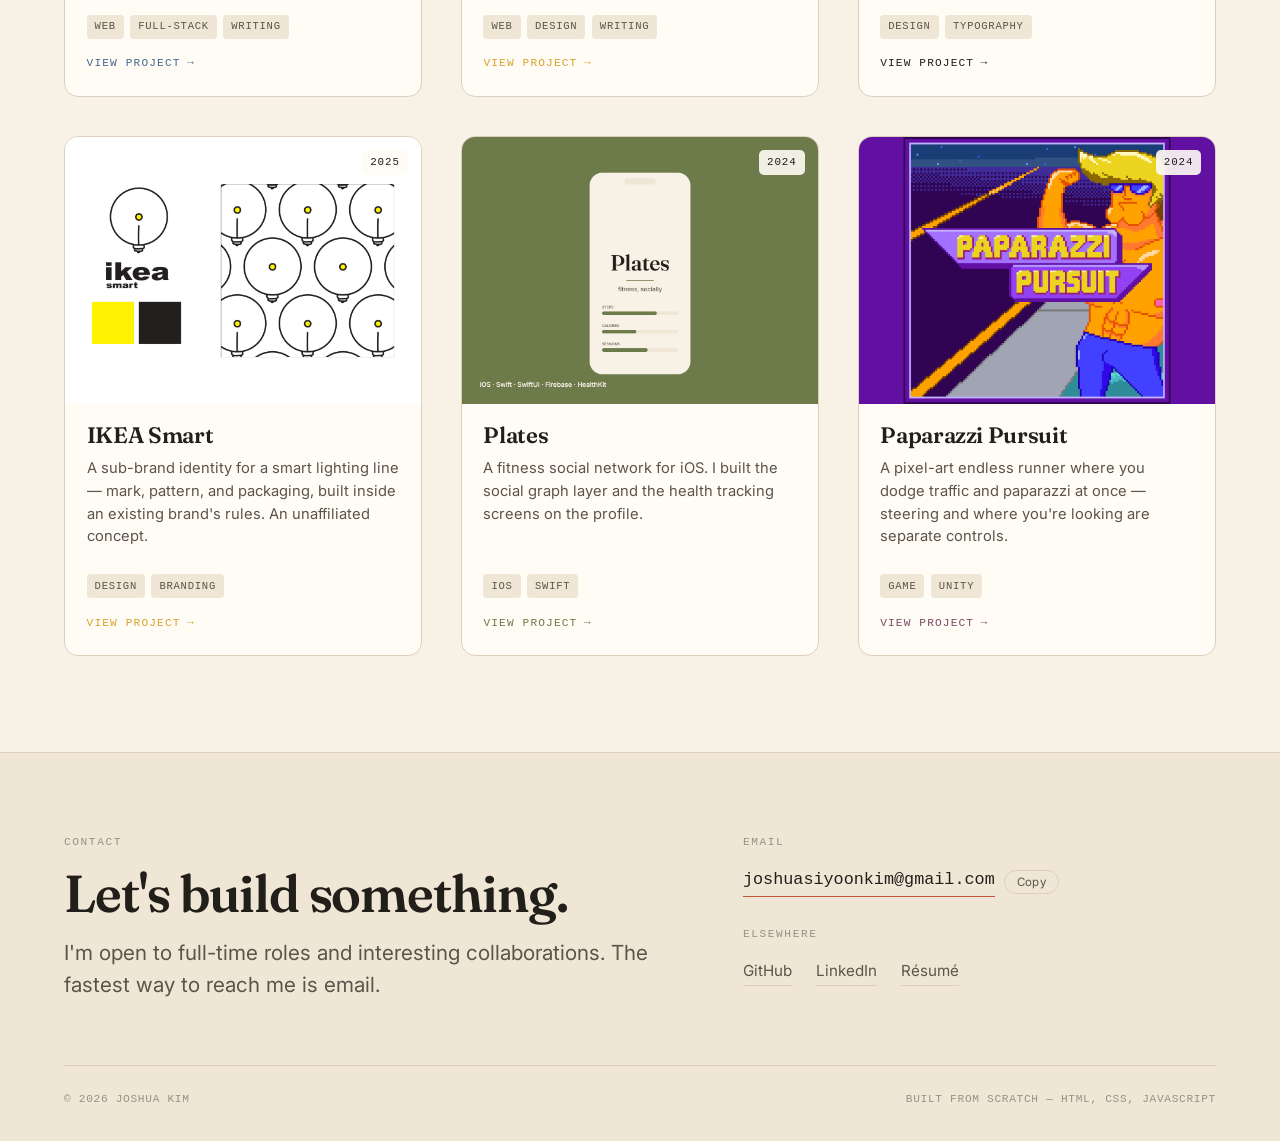
==== commit 8ea19ff1: "Sharpen positioning for a software engineering job search Acting on external portfolio feedback:  - " ====
--- a/index.html
+++ b/index.html
@@ -49,18 +49,26 @@
       <div class="wrap">
         <div class="hero-grid">
           <div>
-            <p class="eyebrow">Portfolio — 2026</p>
+            <p class="eyebrow">Software engineer &amp; product-minded designer</p>
             <h1>I build things that are <em>careful</em> on both sides of the screen.</h1>
             <p class="hero-lede">
-              Computer science degree, design minor. I like the problems that
-              sit between the two — where how something works and how it feels
-              turn out to be the same question.
+              B.S. in Computer Science with a minor in Design from Washington
+              University in St. Louis. I build full-stack web products where
+              how something works and how it feels turn out to be the same
+              question.
             </p>
+
+            <!-- Recruiters often don't scroll. The two things they came for
+                 go here, above the fold. -->
+            <div class="hero-cta">
+              <a class="btn" href="#work">View my work</a>
+              <a class="btn secondary" href="/assets/resume.pdf">Download résumé</a>
+            </div>
           </div>
 
           <dl class="hero-meta">
             <div><dt>Based</dt><dd>United States</dd></div>
-            <div><dt>Focus</dt><dd>Web, tools, design systems</dd></div>
+            <div><dt>Focus</dt><dd>Full-stack web, product design</dd></div>
             <div><dt>Status</dt><dd>Open to work</dd></div>
           </dl>
         </div>
--- a/css/style.css
+++ b/css/style.css
@@ -246,6 +246,19 @@
   color: var(--ink-soft);
   max-width: 46ch;
   line-height: 1.55;
+}
+
+/* Primary calls to action, kept above the fold */
+.hero-cta {
+  display: flex;
+  flex-wrap: wrap;
+  gap: 0.75rem;
+  margin-top: 1.9rem;
+}
+.hero-cta .btn {
+  justify-content: center;
+  padding: 0.78rem 1.4rem;
+  font-size: 0.92rem;
 }
 
 .hero-meta {
@@ -694,9 +707,18 @@
   grid-column: 1;
 }
 
+.exp-note {
+  grid-column: 1;
+  color: var(--ink-soft);
+  font-size: 0.9rem;
+  line-height: 1.55;
+  max-width: 62ch;
+  margin-top: 0.4rem;
+}
+
 .exp-when {
   grid-column: 2;
-  grid-row: 1 / span 2;
+  grid-row: 1 / span 3;
   font-family: var(--mono);
   font-size: 0.72rem;
   letter-spacing: 0.06em;
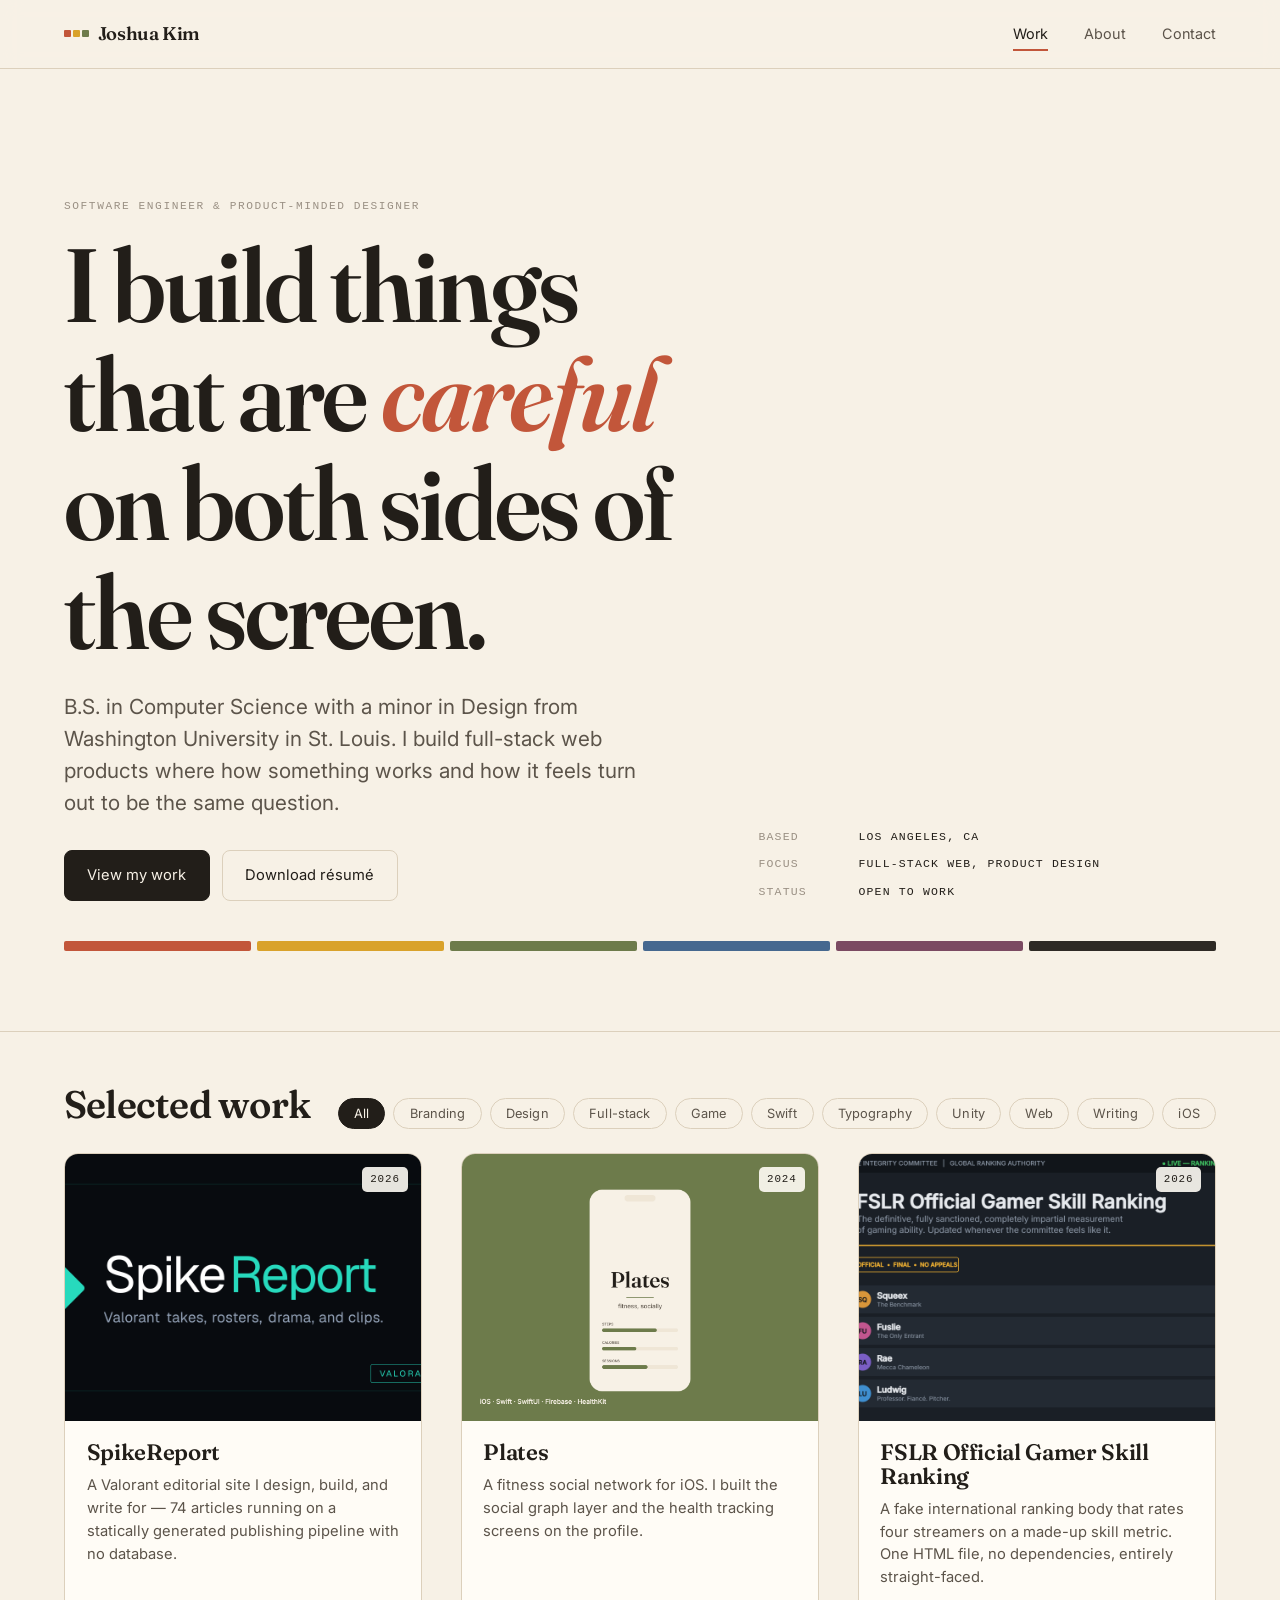
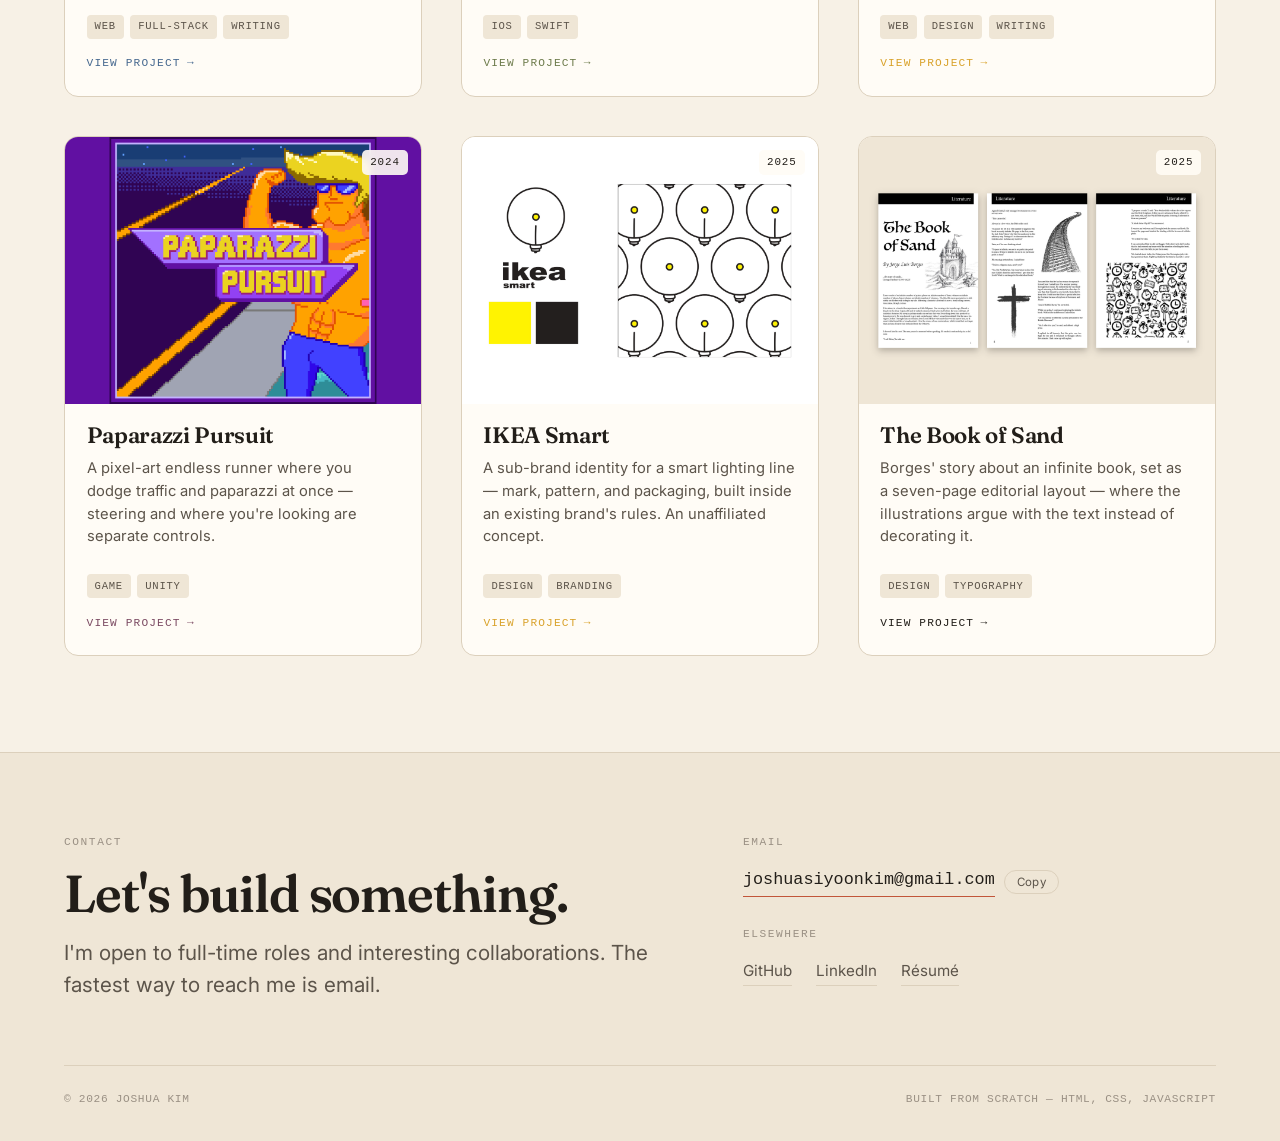
==== commit 020aeb61: "Reorder the grid, deepen SpikeReport, fix the FSLR premise - Grid now leads with engineering: SpikeR" ====
--- a/index.html
+++ b/index.html
@@ -67,7 +67,7 @@
           </div>
 
           <dl class="hero-meta">
-            <div><dt>Based</dt><dd>United States</dd></div>
+            <div><dt>Based</dt><dd>Los Angeles, CA</dd></div>
             <div><dt>Focus</dt><dd>Full-stack web, product design</dd></div>
             <div><dt>Status</dt><dd>Open to work</dd></div>
           </dl>
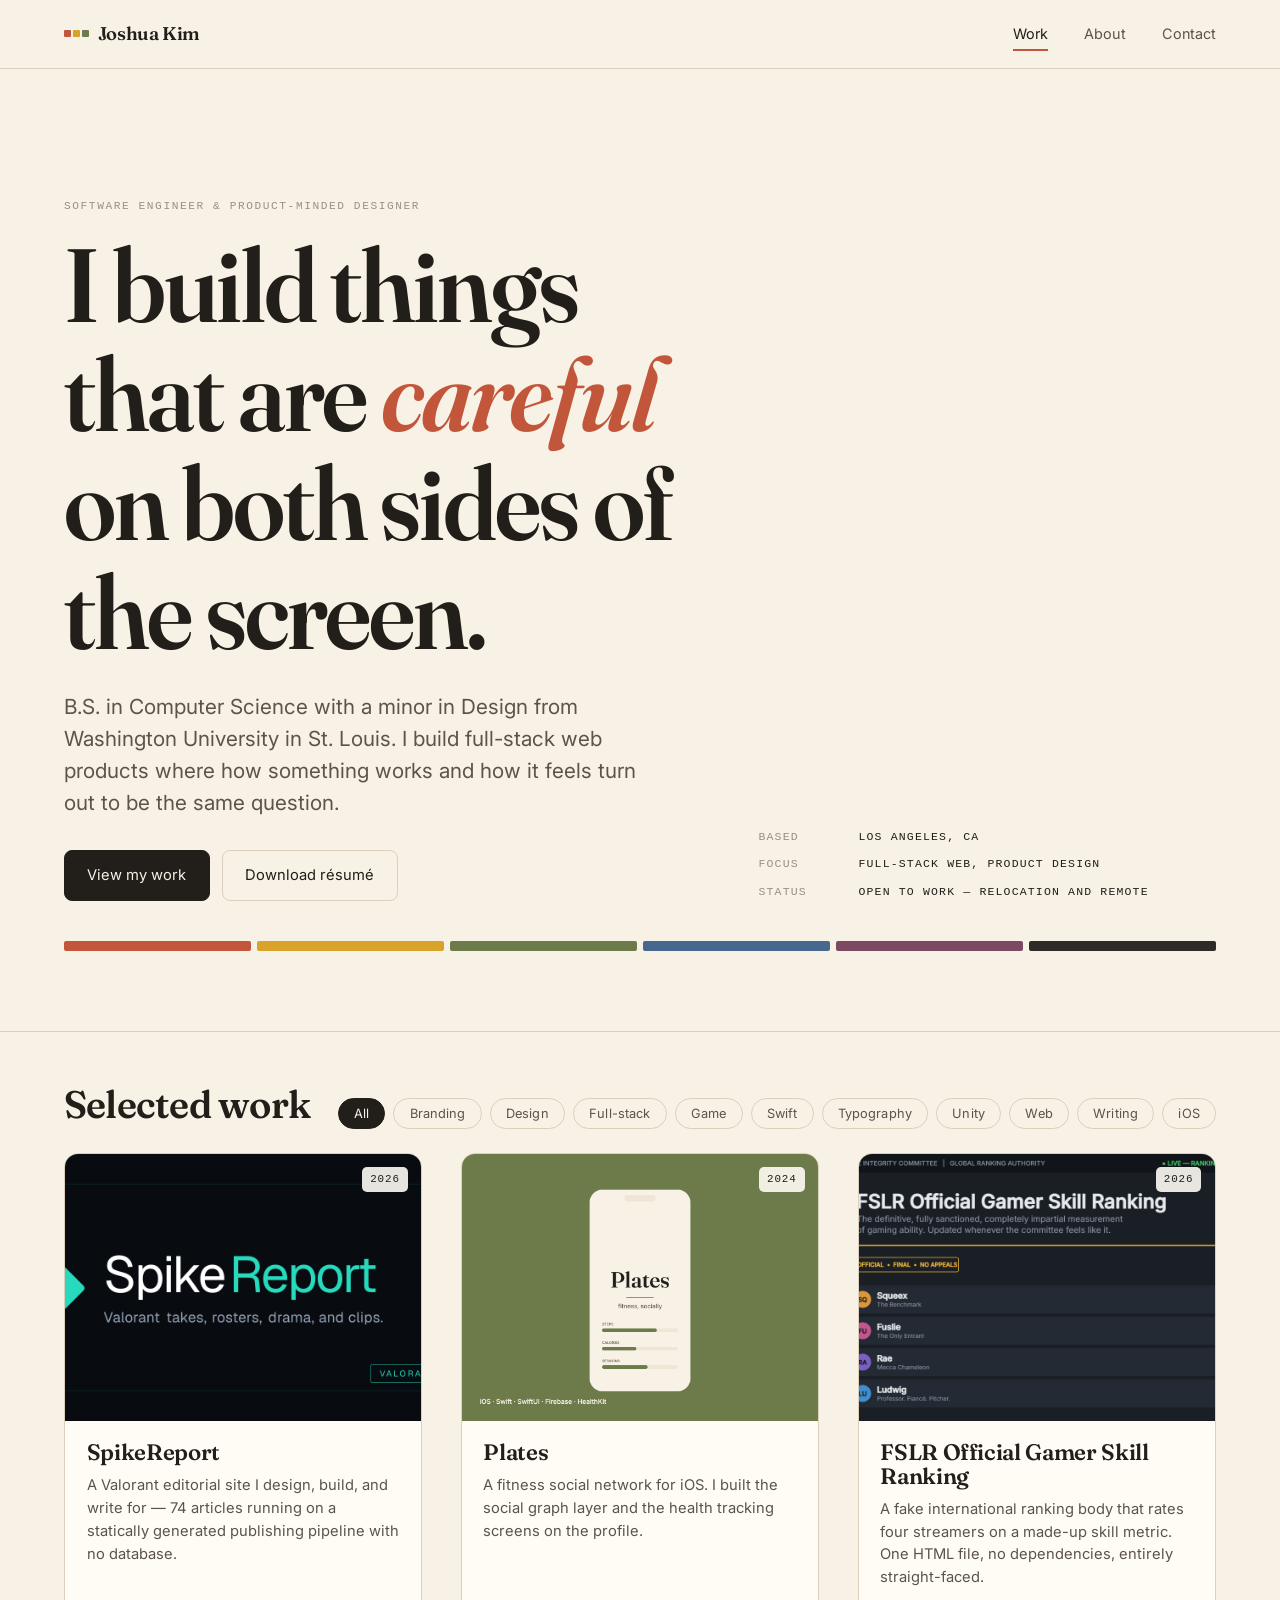
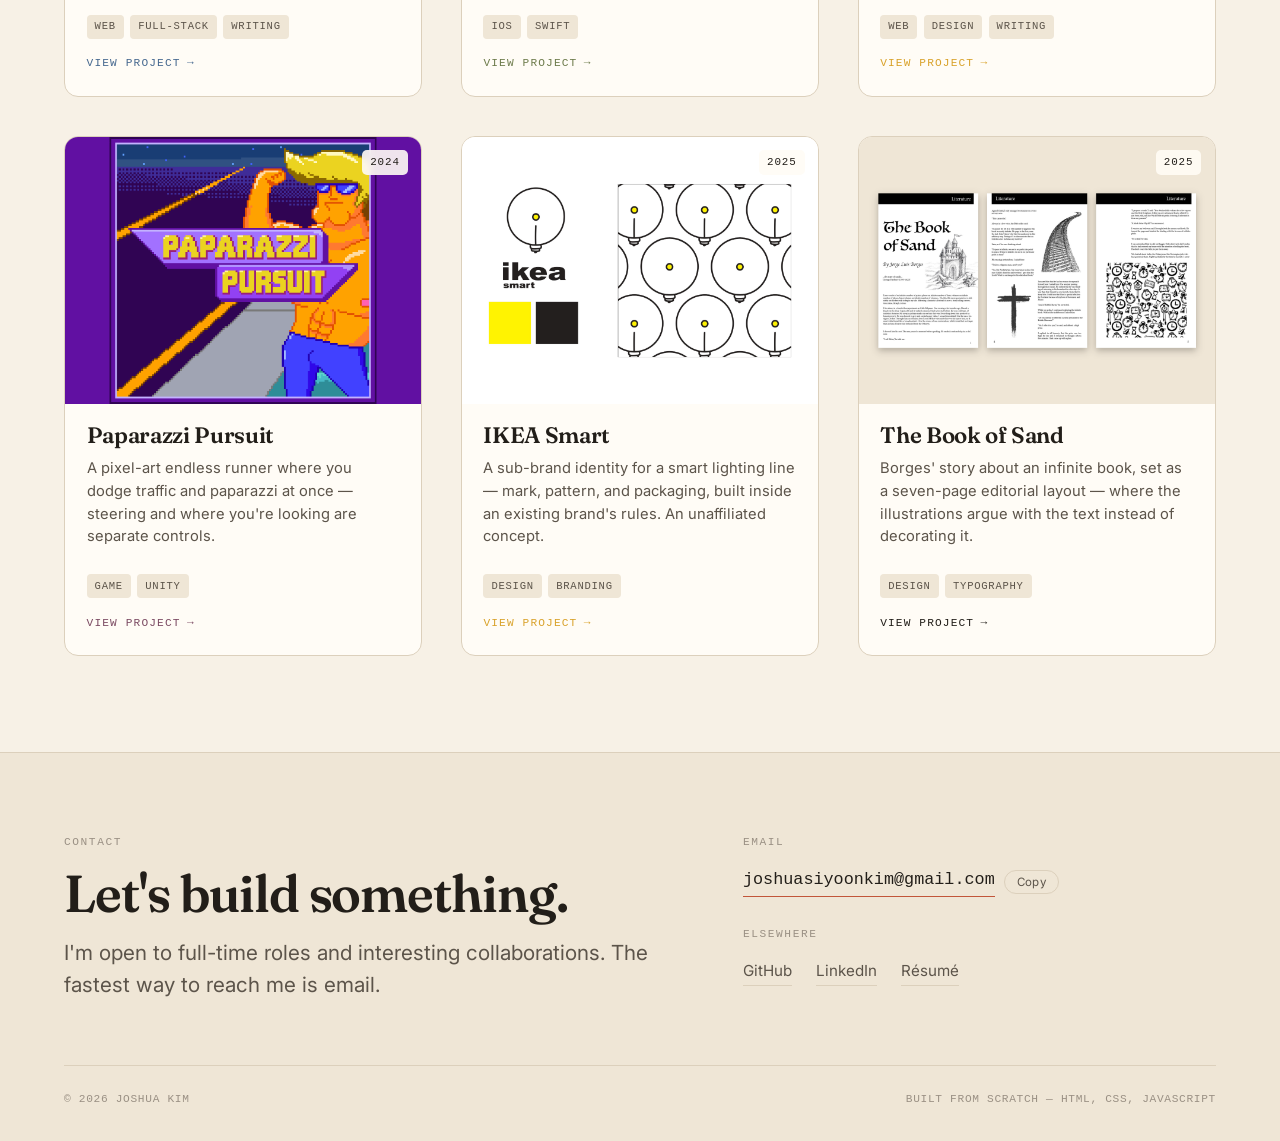
==== commit a920766d: "State relocation and remote availability in the hero Co-Authored-By: Claude Opus 5 <noreply@anthropi" ====
--- a/index.html
+++ b/index.html
@@ -69,7 +69,7 @@
           <dl class="hero-meta">
             <div><dt>Based</dt><dd>Los Angeles, CA</dd></div>
             <div><dt>Focus</dt><dd>Full-stack web, product design</dd></div>
-            <div><dt>Status</dt><dd>Open to work</dd></div>
+            <div><dt>Status</dt><dd>Open to work — relocation and remote</dd></div>
           </dl>
         </div>
 
